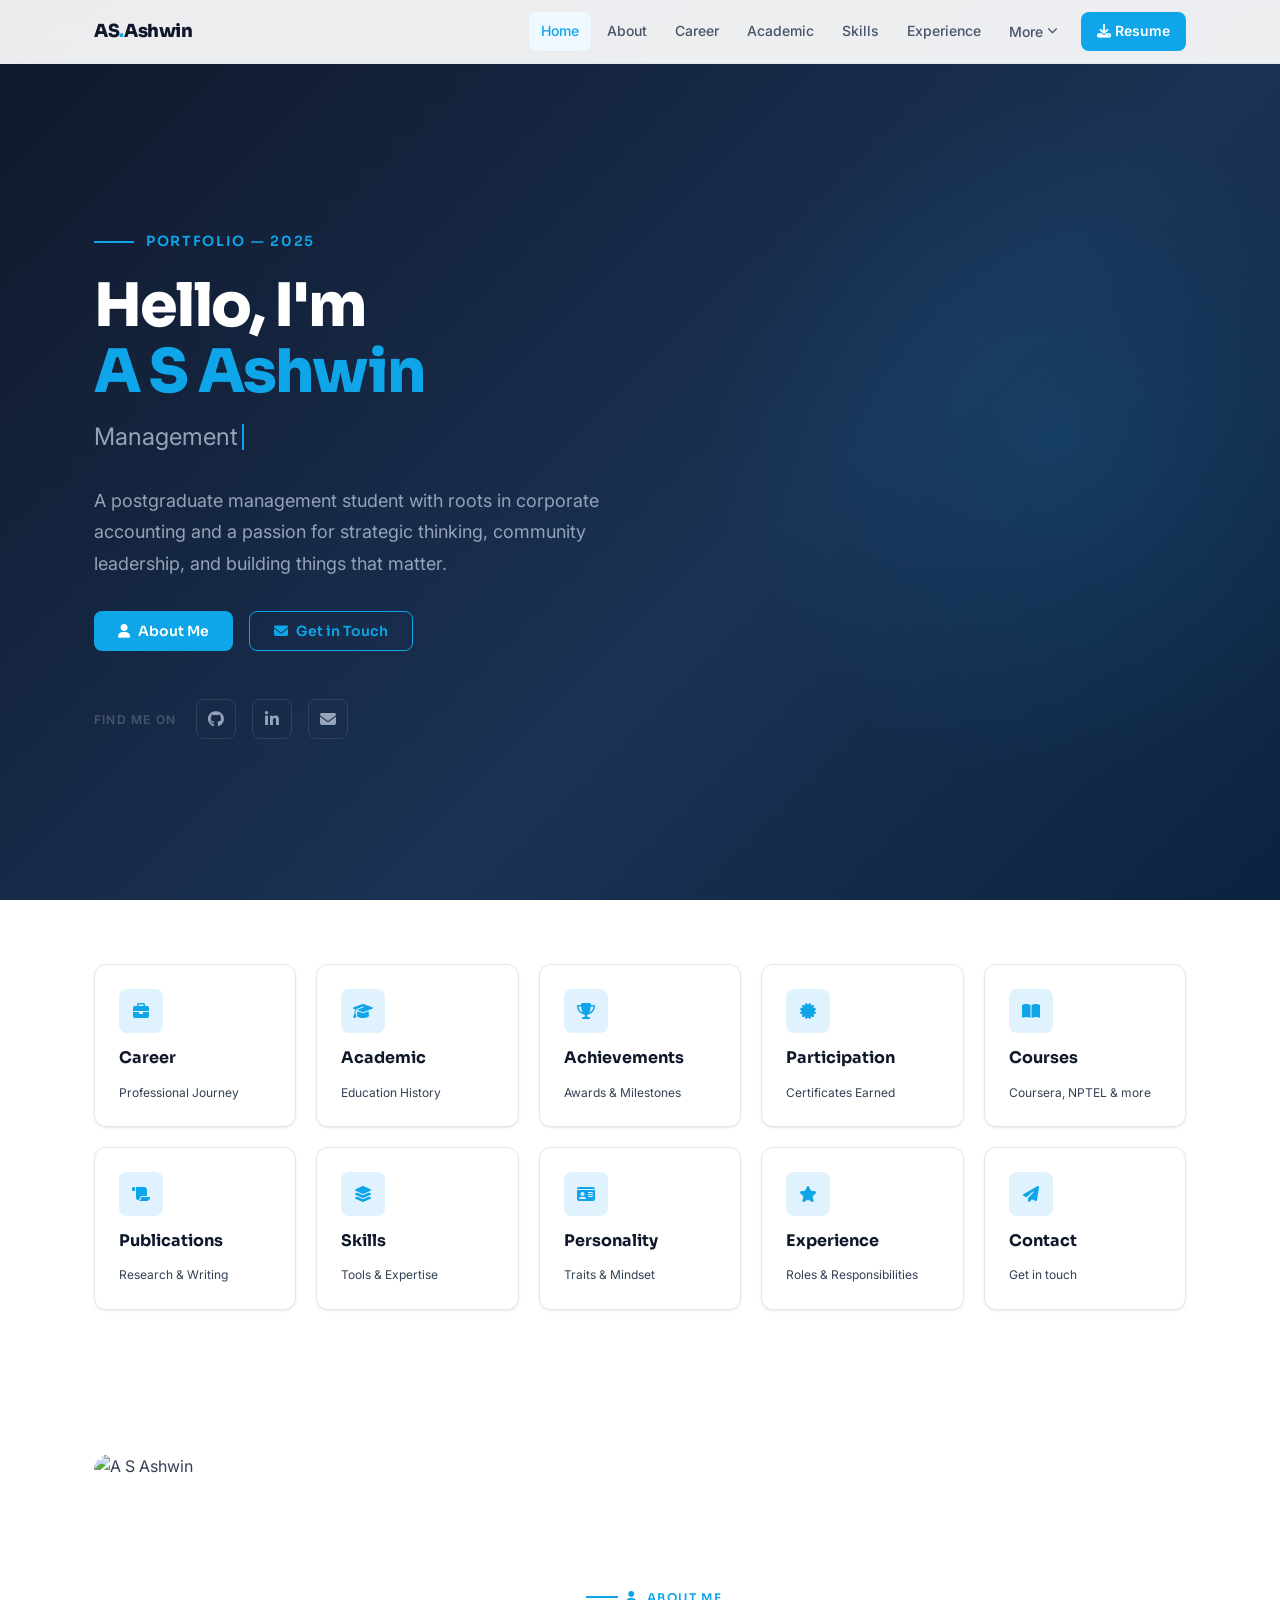
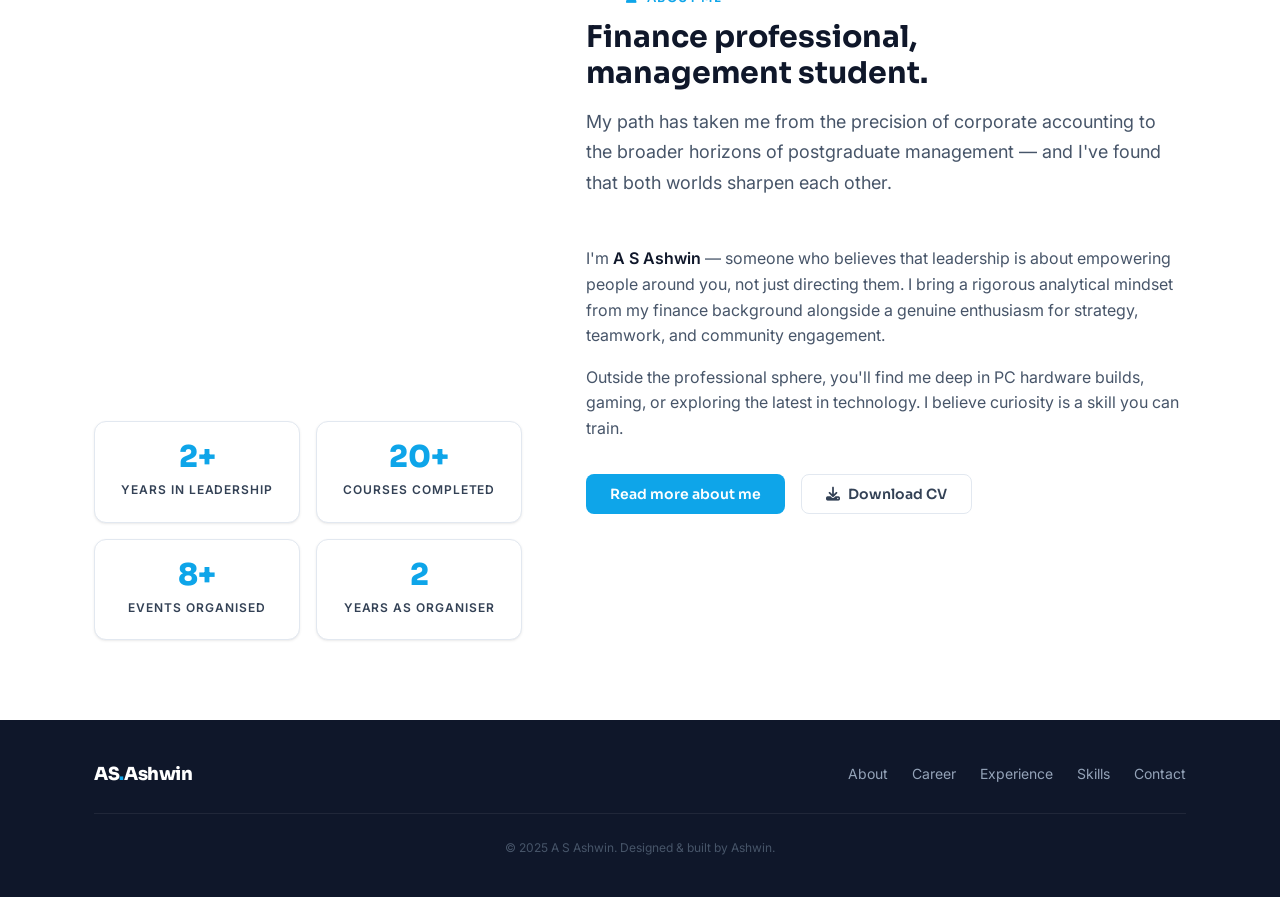
==== index.html @ 6e66548d "Update profile photo section in index.html Replaced profile photo placeholder with an image element." ====
<!DOCTYPE html>
<html lang="en">
<head>
  <meta charset="UTF-8" />
  <meta name="viewport" content="width=device-width, initial-scale=1.0" />
  <title>A S Ashwin | Portfolio</title>
  <meta name="description" content="A S Ashwin — Management student, finance professional, and lifelong learner." />
  <meta name="author" content="A S Ashwin" />
  <link rel="icon" href="favicon.ico" type="image/x-icon" />
  <link rel="stylesheet" href="https://cdnjs.cloudflare.com/ajax/libs/font-awesome/6.5.1/css/all.min.css" />
  <link rel="stylesheet" href="css/styles.css" />
  <style>
    /* ── Hero ── */
    .hero {
      min-height: 100vh;
      display: flex;
      align-items: center;
      background: linear-gradient(135deg, var(--slate-900) 0%, #1a3254 60%, #0c2340 100%);
      padding-top: var(--nav-height);
      position: relative;
      overflow: hidden;
    }

    /* Subtle dot-grid texture */
    .hero::before {
      content: '';
      position: absolute;
      inset: 0;
      background-image: radial-gradient(circle, rgba(255,255,255,0.04) 1px, transparent 1px);
      background-size: 32px 32px;
    }

    /* Accent orb */
    .hero::after {
      content: '';
      position: absolute;
      right: -10%;
      top: 10%;
      width: 55vw;
      height: 55vw;
      max-width: 700px;
      max-height: 700px;
      background: radial-gradient(circle, rgba(14,165,233,0.12) 0%, transparent 70%);
      pointer-events: none;
    }

    .hero-inner {
      position: relative;
      z-index: 1;
    }

    .hero-eyebrow {
      display: inline-flex;
      align-items: center;
      gap: var(--space-3);
      font-size: var(--text-sm);
      font-weight: 600;
      letter-spacing: 0.12em;
      text-transform: uppercase;
      color: var(--accent);
      font-family: var(--font-display);
      margin-bottom: var(--space-5);
    }

    .hero-eyebrow::before {
      content: '';
      width: 2.5rem;
      height: 2px;
      background: var(--accent);
    }

    .hero h1 {
      font-size: clamp(var(--text-4xl), 6vw, var(--text-6xl));
      font-weight: 800;
      color: var(--white);
      letter-spacing: -0.03em;
      line-height: 1.1;
      margin-bottom: var(--space-2);
    }

    .hero h1 span { color: var(--accent); }

    .hero-role {
      font-size: clamp(var(--text-lg), 2.5vw, var(--text-2xl));
      color: var(--slate-400);
      font-weight: 400;
      margin-bottom: var(--space-6);
      height: 2em;
      display: flex;
      align-items: center;
      gap: 2px;
    }

    .cursor {
      display: inline-block;
      width: 2px;
      height: 1.1em;
      background: var(--accent);
      margin-left: 2px;
      animation: blink 0.9s step-end infinite;
    }

    @keyframes blink {
      0%, 100% { opacity: 1; }
      50% { opacity: 0; }
    }

    .hero-desc {
      font-size: var(--text-lg);
      color: var(--slate-400);
      max-width: 560px;
      line-height: 1.75;
      margin-bottom: var(--space-8);
    }

    .hero-actions {
      display: flex;
      flex-wrap: wrap;
      gap: var(--space-4);
      margin-bottom: var(--space-12);
    }

    .hero-social {
      display: flex;
      align-items: center;
      gap: var(--space-5);
    }

    .hero-social-label {
      font-size: var(--text-xs);
      letter-spacing: 0.1em;
      text-transform: uppercase;
      color: var(--slate-600);
      font-weight: 600;
    }

    .hero-social-links {
      display: flex;
      gap: var(--space-4);
    }

    .hero-social-links a {
      width: 2.5rem;
      height: 2.5rem;
      border-radius: var(--radius-md);
      border: 1px solid rgba(255,255,255,0.1);
      display: flex;
      align-items: center;
      justify-content: center;
      color: var(--slate-400);
      font-size: var(--text-base);
      transition: all var(--transition);
    }

    .hero-social-links a:hover {
      border-color: var(--accent);
      color: var(--accent);
      background: rgba(14,165,233,0.08);
    }

    /* ── Quick nav cards ── */
    .quick-nav {
      padding-block: var(--space-16);
      background: var(--white);
    }

    .quick-nav-grid {
      display: grid;
      grid-template-columns: repeat(auto-fit, minmax(200px, 1fr));
      gap: var(--space-5);
    }

    .quick-nav-card {
      display: flex;
      flex-direction: column;
      align-items: flex-start;
      gap: var(--space-3);
      padding: var(--space-6);
      border: 1px solid var(--slate-200);
      border-radius: var(--radius-lg);
      background: var(--white);
      box-shadow: var(--shadow-sm);
      transition: all var(--transition);
      text-decoration: none;
    }

    .quick-nav-card:hover {
      border-color: var(--accent);
      transform: translateY(-3px);
      box-shadow: var(--shadow-xl);
    }

    .quick-nav-icon {
      width: 2.75rem;
      height: 2.75rem;
      background: var(--accent-light);
      border-radius: var(--radius-md);
      display: flex;
      align-items: center;
      justify-content: center;
      color: var(--accent);
      font-size: var(--text-base);
    }

    .quick-nav-card:hover .quick-nav-icon {
      background: var(--accent);
      color: var(--white);
    }

    .quick-nav-card strong {
      font-family: var(--font-display);
      font-size: var(--text-base);
      font-weight: 700;
      color: var(--slate-900);
      display: block;
    }

    .quick-nav-card span {
      font-size: var(--text-xs);
      color: var(--slate-500);
    }

    /* ── About preview ── */
    .about-preview { padding-block: var(--space-20); }

    .about-layout {
      display: grid;
      grid-template-columns: 1fr 1.4fr;
      gap: var(--space-16);
      align-items: center;
    }

    .about-aside {
      position: relative;
    }

    .about-photo-placeholder {
      aspect-ratio: 4/5;
      background: linear-gradient(135deg, var(--accent-light) 0%, var(--slate-100) 100%);
      border-radius: var(--radius-xl);
      display: flex;
      flex-direction: column;
      align-items: center;
      justify-content: center;
      color: var(--slate-400);
      font-size: var(--text-5xl);
      gap: var(--space-3);
      border: 2px dashed var(--slate-200);
    }

    .about-photo-placeholder small {
      font-size: var(--text-xs);
      color: var(--slate-400);
      font-weight: 500;
    }

    .about-stats {
      display: grid;
      grid-template-columns: 1fr 1fr;
      gap: var(--space-4);
      margin-top: var(--space-8);
    }

    .about-stat {
      background: var(--white);
      border: 1px solid var(--slate-200);
      border-radius: var(--radius-lg);
      padding: var(--space-5);
      box-shadow: var(--shadow-sm);
      text-align: center;
    }

    .about-stat-num {
      font-family: var(--font-display);
      font-size: var(--text-3xl);
      font-weight: 800;
      color: var(--accent);
      display: block;
      line-height: 1;
      margin-bottom: var(--space-1);
    }

    .about-stat-label {
      font-size: var(--text-xs);
      color: var(--slate-500);
      font-weight: 600;
      text-transform: uppercase;
      letter-spacing: 0.08em;
    }

    @media (max-width: 768px) {
      .about-layout { grid-template-columns: 1fr; }
      .hero-social { flex-direction: column; align-items: flex-start; }
    }
  </style>
</head>
<body>

    <!-- ── NAVIGATION ── -->
    <nav class="navbar" role="navigation" aria-label="Main navigation">
    <div class="container">
      <a href="index.html" class="nav-brand">AS<span>.</span>Ashwin</a>
      <button class="nav-toggle" id="navToggle" aria-label="Toggle menu" aria-expanded="false">
        <i class="fas fa-bars"></i>
      </button>
      <ul class="nav-links" id="navLinks" role="list">
        <li><a href="index.html">Home</a></li>
        <li><a href="about.html">About</a></li>
        <li><a href="career.html">Career</a></li>
        <li><a href="academic-journey.html">Academic</a></li>
        <li><a href="skills.html">Skills</a></li>
        <li><a href="experience.html">Experience</a></li>
        <li class="nav-dropdown" id="navDropdown">
          <button class="nav-dropdown-toggle" id="navDropdownToggle" aria-haspopup="true" aria-expanded="false">
            More <i class="fas fa-chevron-down"></i>
          </button>
          <div class="nav-dropdown-menu" role="menu">
            <a href="achievements.html" role="menuitem"><i class="fas fa-trophy"></i> Achievements</a>
            <a href="participation.html" role="menuitem"><i class="fas fa-certificate"></i> Participation</a>
            <a href="courses.html" role="menuitem"><i class="fas fa-book-open"></i> Courses</a>
            <a href="publications.html" role="menuitem"><i class="fas fa-scroll"></i> Publications</a>
            <div class="nav-dropdown-divider"></div>
            <a href="contact.html" role="menuitem"><i class="fas fa-paper-plane"></i> Contact</a>
          </div>
        </li>
        <li><a href="26PGDMBFS13_Ashwin A S_IMI Delhi.pdf" class="nav-resume" target="_blank"><i class="fas fa-download"></i> Resume</a></li>
      </ul>
    </div>
  </nav>

  <!-- ── HERO ── -->
  <main>
    <section class="hero" aria-label="Introduction">
      <div class="container hero-inner">
        <p class="hero-eyebrow">Portfolio — 2025</p>
        <h1>Hello, I'm<br><span>A S Ashwin</span></h1>
        <p class="hero-role" aria-live="polite">
          <span id="typewriter"></span><span class="cursor" aria-hidden="true"></span>
        </p>
        <p class="hero-desc">
          A postgraduate management student with roots in corporate accounting and a passion for strategic thinking, community leadership, and building things that matter.
        </p>
        <div class="hero-actions">
          <a href="about.html" class="btn btn-primary">
            <i class="fas fa-user"></i> About Me
          </a>
          <a href="contact.html" class="btn btn-outline" style="color:var(--accent);border-color:var(--accent);">
            <i class="fas fa-envelope"></i> Get in Touch
          </a>
        </div>
        <div class="hero-social">
          <span class="hero-social-label">Find me on</span>
          <div class="hero-social-links">
            <a href="https://github.com/glitch-047" target="_blank" rel="noopener" aria-label="GitHub">
              <i class="fab fa-github"></i>
            </a>
            <a href="https://www.linkedin.com/in/ashwin-a-s-323aa7279" target="_blank" rel="noopener" aria-label="LinkedIn">
              <i class="fab fa-linkedin-in"></i>
            </a>
            <a href="mailto:ashwin22as@gmail.com" aria-label="Email">
              <i class="fas fa-envelope"></i>
            </a>
          </div>
        </div>
      </div>
    </section>

    <!-- ── QUICK NAVIGATION ── -->
    <section class="quick-nav" aria-label="Site navigation">
      <div class="container">
        <div class="quick-nav-grid">
          <a href="career.html" class="quick-nav-card reveal">
            <div class="quick-nav-icon"><i class="fas fa-briefcase"></i></div>
            <strong>Career</strong>
            <span>Professional Journey</span>
          </a>
          <a href="academic-journey.html" class="quick-nav-card reveal">
            <div class="quick-nav-icon"><i class="fas fa-graduation-cap"></i></div>
            <strong>Academic</strong>
            <span>Education History</span>
          </a>
          <a href="achievements.html" class="quick-nav-card reveal">
            <div class="quick-nav-icon"><i class="fas fa-trophy"></i></div>
            <strong>Achievements</strong>
            <span>Awards &amp; Milestones</span>
          </a>
          <a href="participation.html" class="quick-nav-card reveal">
            <div class="quick-nav-icon"><i class="fas fa-certificate"></i></div>
            <strong>Participation</strong>
            <span>Certificates Earned</span>
          </a>
          <a href="courses.html" class="quick-nav-card reveal">
            <div class="quick-nav-icon"><i class="fas fa-book-open"></i></div>
            <strong>Courses</strong>
            <span>Coursera, NPTEL &amp; more</span>
          </a>
          <a href="publications.html" class="quick-nav-card reveal">
            <div class="quick-nav-icon"><i class="fas fa-scroll"></i></div>
            <strong>Publications</strong>
            <span>Research &amp; Writing</span>
          </a>
          <a href="skills.html" class="quick-nav-card reveal">
            <div class="quick-nav-icon"><i class="fas fa-layer-group"></i></div>
            <strong>Skills</strong>
            <span>Tools &amp; Expertise</span>
          </a>
          <a href="personality.html" class="quick-nav-card reveal">
            <div class="quick-nav-icon"><i class="fas fa-id-card"></i></div>
            <strong>Personality</strong>
            <span>Traits &amp; Mindset</span>
          </a>
          <a href="experience.html" class="quick-nav-card reveal">
            <div class="quick-nav-icon"><i class="fas fa-star"></i></div>
            <strong>Experience</strong>
            <span>Roles &amp; Responsibilities</span>
          </a>
          <a href="contact.html" class="quick-nav-card reveal">
            <div class="quick-nav-icon"><i class="fas fa-paper-plane"></i></div>
            <strong>Contact</strong>
            <span>Get in touch</span>
          </a>
        </div>
      </div>
    </section>

    <!-- ── ABOUT PREVIEW ── -->
    <section class="about-preview section" aria-label="About preview">
      <div class="container">
        <div class="about-layout">
          <div class="about-aside reveal">
            <img
  src="YOUR_PHOTO_FILENAME.jpg"
  alt="A S Ashwin"
  style="width:100%; aspect-ratio:4/5; object-fit:cover; object-position:center; border-radius: var(--radius-xl);"
/>
            <div class="about-stats">
              <div class="about-stat">
                <span class="about-stat-num">2+</span>
                <span class="about-stat-label">Years in Leadership</span>
              </div>
              <div class="about-stat">
                <span class="about-stat-num">20+</span>
                <span class="about-stat-label">Courses Completed</span>
              </div>
              <div class="about-stat">
                <span class="about-stat-num">8+</span>
                <span class="about-stat-label">Events Organised</span>
              </div>
              <div class="about-stat">
                <span class="about-stat-num">2</span>
                <span class="about-stat-label">Years as Organiser</span>
              </div>
            </div>
          </div>
          <div class="about-content reveal">
            <p class="section-label"><i class="fas fa-user" aria-hidden="true"></i> About Me</p>
            <h2 class="section-heading">Finance professional,<br>management student.</h2>
            <p class="section-subheading">
              My path has taken me from the precision of corporate accounting to the broader horizons of postgraduate management — and I've found that both worlds sharpen each other.
            </p>
            <p>
              I'm <strong>A S Ashwin</strong> — someone who believes that leadership is about empowering people around you, not just directing them. I bring a rigorous analytical mindset from my finance background alongside a genuine enthusiasm for strategy, teamwork, and community engagement.
            </p>
            <p>
              Outside the professional sphere, you'll find me deep in PC hardware builds, gaming, or exploring the latest in technology. I believe curiosity is a skill you can train.
            </p>
            <div style="margin-top: var(--space-8); display:flex; gap: var(--space-4); flex-wrap:wrap;">
              <a href="about.html" class="btn btn-primary">Read more about me</a>
              <a href="26PGDMBFS13_Ashwin A S_IMI Delhi.pdf" download class="btn btn-ghost">
                <i class="fas fa-download"></i> Download CV
              </a>
            </div>
          </div>
        </div>
      </div>
    </section>
  </main>

  <!-- ── FOOTER ── -->
    <footer class="footer" role="contentinfo">
    <div class="container">
      <div class="footer-inner">
        <a href="index.html" class="footer-brand">AS<span>.</span>Ashwin</a>
        <nav class="footer-links" aria-label="Footer navigation">
          <a href="about.html">About</a>
          <a href="career.html">Career</a>
          <a href="experience.html">Experience</a>
          <a href="skills.html">Skills</a>
          <a href="contact.html">Contact</a>
        </nav>
      </div>
      <p class="footer-copy">&copy; 2025 A S Ashwin. Designed &amp; built by Ashwin.</p>
    </div>
  </footer>
  <button class="scroll-top-btn" id="scrollTopBtn" aria-label="Back to top"><i class="fas fa-chevron-up"></i></button>
  <script>
    // ── Mobile nav toggle ──
    const navToggle = document.getElementById('navToggle');
    const navLinks  = document.getElementById('navLinks');
    const navDropdown = document.getElementById('navDropdown');
    const navDropdownToggle = document.getElementById('navDropdownToggle');

    navToggle.addEventListener('click', () => {
      const open = navLinks.classList.toggle('open');
      navToggle.setAttribute('aria-expanded', open);
      navToggle.querySelector('i').className = open ? 'fas fa-times' : 'fas fa-bars';
    });

    navDropdownToggle.addEventListener('click', (e) => {
      e.stopPropagation();
      const open = navDropdown.classList.toggle('open');
      navDropdownToggle.setAttribute('aria-expanded', open);
    });

    document.addEventListener('click', (e) => {
      if (!navDropdown.contains(e.target)) navDropdown.classList.remove('open');
    });

    const page = window.location.pathname.split('/').pop() || 'index.html';
    document.querySelectorAll('.nav-links a, .nav-dropdown-menu a').forEach(a => {
      if (a.getAttribute('href') === page) {
        a.classList.add('active');
        const dd = a.closest('.nav-dropdown');
        if (dd) dd.querySelector('.nav-dropdown-toggle').style.color = 'var(--accent)';
      }
    });

    const scrollBtn = document.getElementById('scrollTopBtn');
    if (scrollBtn) {
      window.addEventListener('scroll', () => scrollBtn.classList.toggle('visible', window.scrollY > 400));
      scrollBtn.addEventListener('click', () => window.scrollTo({ top: 0, behavior: 'smooth' }));
    }

    // ── Typewriter ──
    const roles = ['Management Student','Finance Professional','Strategic Thinker','Community Leader','PC Enthusiast'];
    let rIdx = 0, cIdx = 0, deleting = false;
    const twEl = document.getElementById('typewriter');
    function type() {
      const word = roles[rIdx];
      if (!deleting) {
        twEl.textContent = word.slice(0, ++cIdx);
        if (cIdx === word.length) { deleting = true; return setTimeout(type, 1800); }
      } else {
        twEl.textContent = word.slice(0, --cIdx);
        if (cIdx === 0) { deleting = false; rIdx = (rIdx + 1) % roles.length; }
      }
      setTimeout(type, deleting ? 60 : 110);
    }
    setTimeout(type, 600);

    // ── Reveal on scroll ──
    const observer = new IntersectionObserver(entries => {
      entries.forEach(e => { if (e.isIntersecting) e.target.classList.add('visible'); });
    }, { threshold: 0.12 });
    document.querySelectorAll('.reveal').forEach(el => observer.observe(el));
  </script>
</body>
</html>
---- css/styles.css ----
/* ============================================================
   A S Ashwin Portfolio — styles.css
   Shared across all 11 pages
   ============================================================ */

/* ── Google Fonts ─────────────────────────────────────────── */
@import url('https://fonts.googleapis.com/css2?family=Sora:wght@300;400;600;700;800&family=Inter:wght@300;400;500;600&display=swap');

/* ── Design Tokens ────────────────────────────────────────── */
:root {
  /* Colors */
  --slate-900:   #0F172A;
  --slate-700:   #334155;
  --slate-600:   #475569;
  --slate-400:   #94A3B8;
  --slate-200:   #E2E8F0;
  --slate-100:   #F1F5F9;
  --slate-50:    #F8FAFC;
  --white:       #FFFFFF;
  --accent:      #0EA5E9;
  --accent-dark: #0284C7;
  --accent-light:#E0F2FE;
  --accent-pale: #F0F9FF;

  /* Typography */
  --font-display: 'Sora', sans-serif;
  --font-body:    'Inter', sans-serif;

  /* Type Scale */
  --text-xs:   0.75rem;
  --text-sm:   0.875rem;
  --text-base: 1rem;
  --text-lg:   1.125rem;
  --text-xl:   1.25rem;
  --text-2xl:  1.5rem;
  --text-3xl:  1.875rem;
  --text-4xl:  2.25rem;
  --text-5xl:  3rem;
  --text-6xl:  3.75rem;

  /* Spacing */
  --space-1:  0.25rem;
  --space-2:  0.5rem;
  --space-3:  0.75rem;
  --space-4:  1rem;
  --space-5:  1.25rem;
  --space-6:  1.5rem;
  --space-8:  2rem;
  --space-10: 2.5rem;
  --space-12: 3rem;
  --space-16: 4rem;
  --space-20: 5rem;
  --space-24: 6rem;

  /* Shadows */
  --shadow-sm:  0 1px 3px 0 rgb(0 0 0 / 0.07), 0 1px 2px -1px rgb(0 0 0 / 0.07);
  --shadow-md:  0 4px 6px -1px rgb(0 0 0 / 0.07), 0 2px 4px -2px rgb(0 0 0 / 0.07);
  --shadow-lg:  0 10px 15px -3px rgb(0 0 0 / 0.08), 0 4px 6px -4px rgb(0 0 0 / 0.08);
  --shadow-xl:  0 20px 25px -5px rgb(0 0 0 / 0.08), 0 8px 10px -6px rgb(0 0 0 / 0.08);

  /* Borders */
  --radius-sm:  0.375rem;
  --radius-md:  0.5rem;
  --radius-lg:  0.75rem;
  --radius-xl:  1rem;
  --radius-full: 9999px;

  /* Nav height */
  --nav-height: 4rem;

  /* Transition */
  --transition: 0.2s ease;
}

/* ── Reset & Base ─────────────────────────────────────────── */
*, *::before, *::after { box-sizing: border-box; margin: 0; padding: 0; }

html { scroll-behavior: smooth; font-size: 16px; }

body {
  font-family: var(--font-body);
  background-color: var(--white);
  color: var(--slate-700);
  line-height: 1.6;
  -webkit-font-smoothing: antialiased;
}

img { max-width: 100%; display: block; }
a  { color: inherit; text-decoration: none; }
ul { list-style: none; }

/* ── Layout Utilities ─────────────────────────────────────── */
.container {
  width: 100%;
  max-width: 1140px;
  margin-inline: auto;
  padding-inline: var(--space-6);
}

.section {
  padding-block: var(--space-20);
}

.section--alt {
  background-color: var(--slate-50);
}

/* ── Typography ───────────────────────────────────────────── */
h1, h2, h3, h4, h5 {
  font-family: var(--font-display);
  color: var(--slate-900);
  line-height: 1.2;
  font-weight: 700;
}

h1 { font-size: var(--text-5xl); }
h2 { font-size: var(--text-3xl); }
h3 { font-size: var(--text-xl); }
h4 { font-size: var(--text-lg); }

p { margin-bottom: var(--space-4); color: var(--slate-600); }
p:last-child { margin-bottom: 0; }

strong { color: var(--slate-900); font-weight: 600; }

/* ── Page Header (inner pages) ────────────────────────────── */
.page-header {
  padding-top: calc(var(--nav-height) + var(--space-16));
  padding-bottom: var(--space-12);
  background: linear-gradient(135deg, var(--slate-900) 0%, #1e3a5f 100%);
  text-align: center;
  position: relative;
  overflow: hidden;
}

.page-header::after {
  content: '';
  position: absolute;
  bottom: 0; left: 0; right: 0;
  height: 3px;
  background: linear-gradient(90deg, transparent, var(--accent), transparent);
}

.page-header .eyebrow {
  display: inline-block;
  font-size: var(--text-xs);
  font-weight: 600;
  letter-spacing: 0.15em;
  text-transform: uppercase;
  color: var(--accent);
  margin-bottom: var(--space-3);
  font-family: var(--font-display);
}

.page-header h1 {
  color: var(--white);
  font-size: var(--text-4xl);
  margin-bottom: var(--space-4);
}

.page-header p {
  color: var(--slate-400);
  font-size: var(--text-lg);
  max-width: 600px;
  margin-inline: auto;
}

/* ── Section Labels ───────────────────────────────────────── */
.section-label {
  display: inline-flex;
  align-items: center;
  gap: var(--space-2);
  font-size: var(--text-xs);
  font-weight: 600;
  letter-spacing: 0.12em;
  text-transform: uppercase;
  color: var(--accent);
  font-family: var(--font-display);
  margin-bottom: var(--space-3);
}

.section-label::before {
  content: '';
  display: block;
  width: 2rem;
  height: 2px;
  background-color: var(--accent);
  flex-shrink: 0;
}

.section-heading {
  font-size: var(--text-3xl);
  color: var(--slate-900);
  margin-bottom: var(--space-4);
}

.section-subheading {
  font-size: var(--text-lg);
  color: var(--slate-600);
  max-width: 580px;
  margin-bottom: var(--space-12);
  line-height: 1.7;
}

/* ── Buttons ──────────────────────────────────────────────── */
.btn {
  display: inline-flex;
  align-items: center;
  gap: var(--space-2);
  padding: var(--space-3) var(--space-6);
  border-radius: var(--radius-md);
  font-family: var(--font-display);
  font-size: var(--text-sm);
  font-weight: 600;
  cursor: pointer;
  transition: all var(--transition);
  border: none;
  text-decoration: none;
  line-height: 1;
}

.btn-primary {
  background-color: var(--accent);
  color: var(--white);
}
.btn-primary:hover {
  background-color: var(--accent-dark);
  transform: translateY(-1px);
  box-shadow: 0 4px 12px rgb(14 165 233 / 0.35);
}

.btn-outline {
  background-color: transparent;
  color: var(--accent);
  border: 1.5px solid var(--accent);
}
.btn-outline:hover {
  background-color: var(--accent-pale);
  transform: translateY(-1px);
}

.btn-ghost {
  background-color: transparent;
  color: var(--slate-700);
  border: 1.5px solid var(--slate-200);
}
.btn-ghost:hover {
  background-color: var(--slate-100);
  transform: translateY(-1px);
}

/* ── Cards ────────────────────────────────────────────────── */
.card {
  background: var(--white);
  border-radius: var(--radius-lg);
  box-shadow: var(--shadow-md);
  border: 1px solid var(--slate-200);
  padding: var(--space-8);
  transition: box-shadow var(--transition), transform var(--transition);
}

.card:hover {
  box-shadow: var(--shadow-xl);
  transform: translateY(-2px);
}

/* ── Tags / Badges ────────────────────────────────────────── */
.tag {
  display: inline-block;
  padding: var(--space-1) var(--space-3);
  background-color: var(--accent-light);
  color: var(--accent-dark);
  border-radius: var(--radius-full);
  font-size: var(--text-xs);
  font-weight: 600;
  font-family: var(--font-display);
  letter-spacing: 0.04em;
}

.tag-slate {
  background-color: var(--slate-100);
  color: var(--slate-600);
}

/* ── Timeline (career / academic pages) ──────────────────── */
.timeline {
  position: relative;
  padding-left: var(--space-12);
}

.timeline::before {
  content: '';
  position: absolute;
  left: 0;
  top: 0.5rem;
  bottom: 0;
  width: 2px;
  background: linear-gradient(180deg, var(--accent) 0%, var(--slate-200) 100%);
  border-radius: var(--radius-full);
}

.timeline-item {
  position: relative;
  margin-bottom: var(--space-12);
}

.timeline-item:last-child {
  margin-bottom: 0;
}

.timeline-item::before {
  content: '';
  position: absolute;
  left: calc(-1 * var(--space-12) + var(--space-2) * -0.5);
  top: 0.45rem;
  width: 0.65rem;
  height: 0.65rem;
  background-color: var(--accent);
  border-radius: var(--radius-full);
  border: 2px solid var(--white);
  box-shadow: 0 0 0 2px var(--accent);
}

.timeline-date {
  font-size: var(--text-xs);
  font-weight: 600;
  letter-spacing: 0.1em;
  text-transform: uppercase;
  color: var(--accent);
  font-family: var(--font-display);
  margin-bottom: var(--space-2);
}

.timeline-title {
  font-size: var(--text-xl);
  color: var(--slate-900);
  margin-bottom: var(--space-1);
}

.timeline-org {
  font-size: var(--text-sm);
  color: var(--slate-500);
  font-weight: 500;
  margin-bottom: var(--space-3);
}

.timeline-body {
  font-size: var(--text-base);
  color: var(--slate-600);
  line-height: 1.7;
}

.timeline-body ul {
  list-style: disc;
  padding-left: var(--space-5);
  margin-top: var(--space-2);
}

.timeline-body ul li {
  margin-bottom: var(--space-1);
}

/* ── Grid helpers ─────────────────────────────────────────── */
.grid-2 {
  display: grid;
  grid-template-columns: repeat(2, 1fr);
  gap: var(--space-8);
}

.grid-3 {
  display: grid;
  grid-template-columns: repeat(3, 1fr);
  gap: var(--space-8);
}

/* ── Navigation ───────────────────────────────────────────── */
.navbar {
  position: fixed;
  top: 0; left: 0; right: 0;
  height: var(--nav-height);
  background: rgba(255, 255, 255, 0.92);
  backdrop-filter: blur(12px);
  -webkit-backdrop-filter: blur(12px);
  border-bottom: 1px solid var(--slate-200);
  z-index: 1000;
  display: flex;
  align-items: center;
}

.navbar .container {
  display: flex;
  align-items: center;
  justify-content: space-between;
  height: 100%;
}

.nav-brand {
  font-family: var(--font-display);
  font-size: var(--text-lg);
  font-weight: 800;
  color: var(--slate-900);
  letter-spacing: -0.02em;
}

.nav-brand span { color: var(--accent); }

.nav-links {
  display: flex;
  align-items: center;
  gap: var(--space-1);
}

.nav-links a {
  display: block;
  padding: var(--space-2) var(--space-3);
  font-size: var(--text-sm);
  font-weight: 500;
  color: var(--slate-600);
  border-radius: var(--radius-md);
  transition: color var(--transition), background-color var(--transition);
  white-space: nowrap;
}

.nav-links a:hover,
.nav-links a.active {
  color: var(--accent);
  background-color: var(--accent-pale);
}

.nav-resume {
  padding: var(--space-2) var(--space-4) !important;
  background-color: var(--accent) !important;
  color: var(--white) !important;
  border-radius: var(--radius-md) !important;
  font-weight: 600 !important;
  margin-left: var(--space-2) !important;
}

.nav-resume:hover {
  background-color: var(--accent-dark) !important;
  color: var(--white) !important;
}

.nav-toggle {
  display: none;
  background: none;
  border: none;
  cursor: pointer;
  padding: var(--space-2);
  color: var(--slate-900);
  font-size: var(--text-xl);
}

/* ── Footer ───────────────────────────────────────────────── */
.footer {
  background-color: var(--slate-900);
  color: var(--slate-400);
  padding-block: var(--space-10);
}

.footer-inner {
  display: flex;
  align-items: center;
  justify-content: space-between;
  flex-wrap: wrap;
  gap: var(--space-4);
}

.footer-brand {
  font-family: var(--font-display);
  font-size: var(--text-lg);
  font-weight: 800;
  color: var(--white);
  letter-spacing: -0.02em;
}

.footer-brand span { color: var(--accent); }

.footer-links {
  display: flex;
  gap: var(--space-6);
}

.footer-links a {
  font-size: var(--text-sm);
  color: var(--slate-400);
  transition: color var(--transition);
}

.footer-links a:hover { color: var(--accent); }

.footer-copy {
  font-size: var(--text-xs);
  color: var(--slate-600);
  width: 100%;
  text-align: center;
  margin-top: var(--space-6);
  padding-top: var(--space-6);
  border-top: 1px solid rgba(255,255,255,0.07);
}

/* ── Reveal Animation ─────────────────────────────────────── */
.reveal {
  opacity: 0;
  transform: translateY(1.5rem);
  transition: opacity 0.55s ease, transform 0.55s ease;
}

.reveal.visible {
  opacity: 1;
  transform: translateY(0);
}

/* ── Skill Bars / Tags ────────────────────────────────────── */
.skill-grid {
  display: flex;
  flex-wrap: wrap;
  gap: var(--space-3);
}

.skill-tag {
  display: inline-flex;
  align-items: center;
  gap: var(--space-2);
  padding: var(--space-2) var(--space-4);
  background: var(--white);
  border: 1.5px solid var(--slate-200);
  border-radius: var(--radius-full);
  font-size: var(--text-sm);
  font-weight: 500;
  color: var(--slate-700);
  transition: all var(--transition);
}

.skill-tag:hover {
  border-color: var(--accent);
  color: var(--accent);
  background: var(--accent-pale);
}

.skill-tag i {
  font-size: var(--text-base);
  color: var(--accent);
}

/* ── Certificate / Achievement Cards ─────────────────────── */
.cert-card {
  background: var(--white);
  border: 1px solid var(--slate-200);
  border-radius: var(--radius-lg);
  padding: var(--space-6);
  transition: all var(--transition);
  display: flex;
  flex-direction: column;
  gap: var(--space-3);
  box-shadow: var(--shadow-sm);
}

.cert-card:hover {
  border-color: var(--accent);
  box-shadow: var(--shadow-lg);
  transform: translateY(-2px);
}

.cert-icon {
  width: 3rem;
  height: 3rem;
  background: var(--accent-light);
  border-radius: var(--radius-md);
  display: flex;
  align-items: center;
  justify-content: center;
  font-size: var(--text-xl);
  color: var(--accent);
}

.cert-title {
  font-family: var(--font-display);
  font-size: var(--text-base);
  font-weight: 600;
  color: var(--slate-900);
  line-height: 1.3;
}

.cert-meta {
  font-size: var(--text-xs);
  color: var(--slate-500);
  font-weight: 500;
}

/* ── Contact Page ─────────────────────────────────────────── */
.contact-link-card {
  display: flex;
  align-items: center;
  gap: var(--space-5);
  padding: var(--space-6) var(--space-8);
  background: var(--white);
  border: 1px solid var(--slate-200);
  border-radius: var(--radius-lg);
  transition: all var(--transition);
  box-shadow: var(--shadow-sm);
  text-decoration: none;
}

.contact-link-card:hover {
  border-color: var(--accent);
  transform: translateX(var(--space-2));
  box-shadow: var(--shadow-lg);
}

.contact-link-icon {
  width: 3.5rem;
  height: 3.5rem;
  background: var(--accent-light);
  border-radius: var(--radius-lg);
  display: flex;
  align-items: center;
  justify-content: center;
  font-size: var(--text-xl);
  color: var(--accent);
  flex-shrink: 0;
}

.contact-link-text strong {
  display: block;
  font-size: var(--text-base);
  color: var(--slate-900);
  font-weight: 600;
}

.contact-link-text span {
  font-size: var(--text-sm);
  color: var(--slate-500);
}

/* ── Publication placeholder ──────────────────────────────── */
.pub-placeholder {
  border: 2px dashed var(--slate-200);
  border-radius: var(--radius-lg);
  padding: var(--space-12);
  text-align: center;
  color: var(--slate-400);
  font-size: var(--text-base);
}

.pub-placeholder i {
  font-size: var(--text-4xl);
  margin-bottom: var(--space-4);
  display: block;
  opacity: 0.4;
}

/* ── Stats row ────────────────────────────────────────────── */
.stats-row {
  display: flex;
  gap: var(--space-8);
  flex-wrap: wrap;
}

.stat-item { text-align: center; }

.stat-number {
  display: block;
  font-family: var(--font-display);
  font-size: var(--text-4xl);
  font-weight: 800;
  color: var(--slate-900);
  line-height: 1;
  margin-bottom: var(--space-1);
}

.stat-label {
  font-size: var(--text-xs);
  text-transform: uppercase;
  letter-spacing: 0.1em;
  color: var(--slate-400);
  font-weight: 600;
}

/* ── Mobile ───────────────────────────────────────────────── */
@media (max-width: 768px) {
  h1 { font-size: var(--text-4xl); }
  h2 { font-size: var(--text-2xl); }

  .nav-links {
    display: none;
    position: absolute;
    top: var(--nav-height);
    left: 0; right: 0;
    background: var(--white);
    flex-direction: column;
    align-items: stretch;
    padding: var(--space-4);
    border-bottom: 1px solid var(--slate-200);
    box-shadow: var(--shadow-lg);
    gap: var(--space-1);
  }

  .nav-links.open { display: flex; }

  .nav-links a {
    padding: var(--space-3) var(--space-4);
  }

  .nav-resume {
    margin-left: 0 !important;
  }

  .nav-toggle { display: flex; }

  .grid-2, .grid-3 {
    grid-template-columns: 1fr;
  }

  .timeline { padding-left: var(--space-8); }

  .page-header h1 { font-size: var(--text-3xl); }

  .stats-row { gap: var(--space-6); justify-content: center; }

  .footer-inner { flex-direction: column; align-items: flex-start; }
}

@media (max-width: 480px) {
  .container { padding-inline: var(--space-4); }
  .section { padding-block: var(--space-12); }
}

/* ── Reduced Motion ───────────────────────────────────────── */
@media (prefers-reduced-motion: reduce) {
  *, *::before, *::after { transition: none !important; animation: none !important; }
  .reveal { opacity: 1; transform: none; }
}

/* ── Dropdown nav (More menu) ─────────────────────────────── */
.nav-dropdown {
  position: relative;
}

.nav-dropdown-toggle {
  display: flex;
  align-items: center;
  gap: var(--space-1);
  padding: var(--space-2) var(--space-3);
  font-size: var(--text-sm);
  font-weight: 500;
  color: var(--slate-600);
  border-radius: var(--radius-md);
  cursor: pointer;
  transition: color var(--transition), background-color var(--transition);
  background: none;
  border: none;
  font-family: var(--font-body);
  white-space: nowrap;
}

.nav-dropdown-toggle:hover,
.nav-dropdown.open .nav-dropdown-toggle {
  color: var(--accent);
  background-color: var(--accent-pale);
}

.nav-dropdown-toggle i {
  font-size: 0.65rem;
  transition: transform var(--transition);
}

.nav-dropdown.open .nav-dropdown-toggle i {
  transform: rotate(180deg);
}

.nav-dropdown-menu {
  display: none;
  position: absolute;
  top: calc(100% + var(--space-2));
  right: 0;
  min-width: 200px;
  background: var(--white);
  border: 1px solid var(--slate-200);
  border-radius: var(--radius-lg);
  box-shadow: var(--shadow-xl);
  padding: var(--space-2);
  z-index: 999;
}

.nav-dropdown.open .nav-dropdown-menu {
  display: block;
}

.nav-dropdown-menu a {
  display: flex;
  align-items: center;
  gap: var(--space-3);
  padding: var(--space-3) var(--space-4);
  font-size: var(--text-sm);
  font-weight: 500;
  color: var(--slate-600);
  border-radius: var(--radius-md);
  transition: all var(--transition);
  text-decoration: none;
}

.nav-dropdown-menu a i {
  width: 1.1rem;
  text-align: center;
  color: var(--accent);
  font-size: var(--text-sm);
}

.nav-dropdown-menu a:hover,
.nav-dropdown-menu a.active {
  background: var(--accent-pale);
  color: var(--accent);
}

.nav-dropdown-divider {
  height: 1px;
  background: var(--slate-200);
  margin: var(--space-2) 0;
}

/* Mobile: dropdown becomes flat list items */
@media (max-width: 768px) {
  .nav-dropdown { width: 100%; }

  .nav-dropdown-toggle {
    width: 100%;
    padding: var(--space-3) var(--space-4);
    justify-content: space-between;
  }

  .nav-dropdown-menu {
    position: static;
    box-shadow: none;
    border: none;
    border-radius: 0;
    border-left: 2px solid var(--accent-light);
    margin-left: var(--space-4);
    padding: var(--space-1) 0;
    background: var(--slate-50);
  }

  .nav-dropdown.open .nav-dropdown-menu { display: block; }
}

/* ── Scroll-to-top button ─────────────────────────────────── */
.scroll-top-btn {
  position: fixed;
  bottom: var(--space-8);
  right: var(--space-8);
  width: 2.75rem;
  height: 2.75rem;
  background: var(--accent);
  color: var(--white);
  border: none;
  border-radius: var(--radius-full);
  cursor: pointer;
  font-size: var(--text-base);
  box-shadow: var(--shadow-lg);
  display: flex;
  align-items: center;
  justify-content: center;
  opacity: 0;
  pointer-events: none;
  transform: translateY(1rem);
  transition: opacity var(--transition), transform var(--transition);
  z-index: 900;
}

.scroll-top-btn.visible {
  opacity: 1;
  pointer-events: auto;
  transform: translateY(0);
}

.scroll-top-btn:hover {
  background: var(--accent-dark);
}
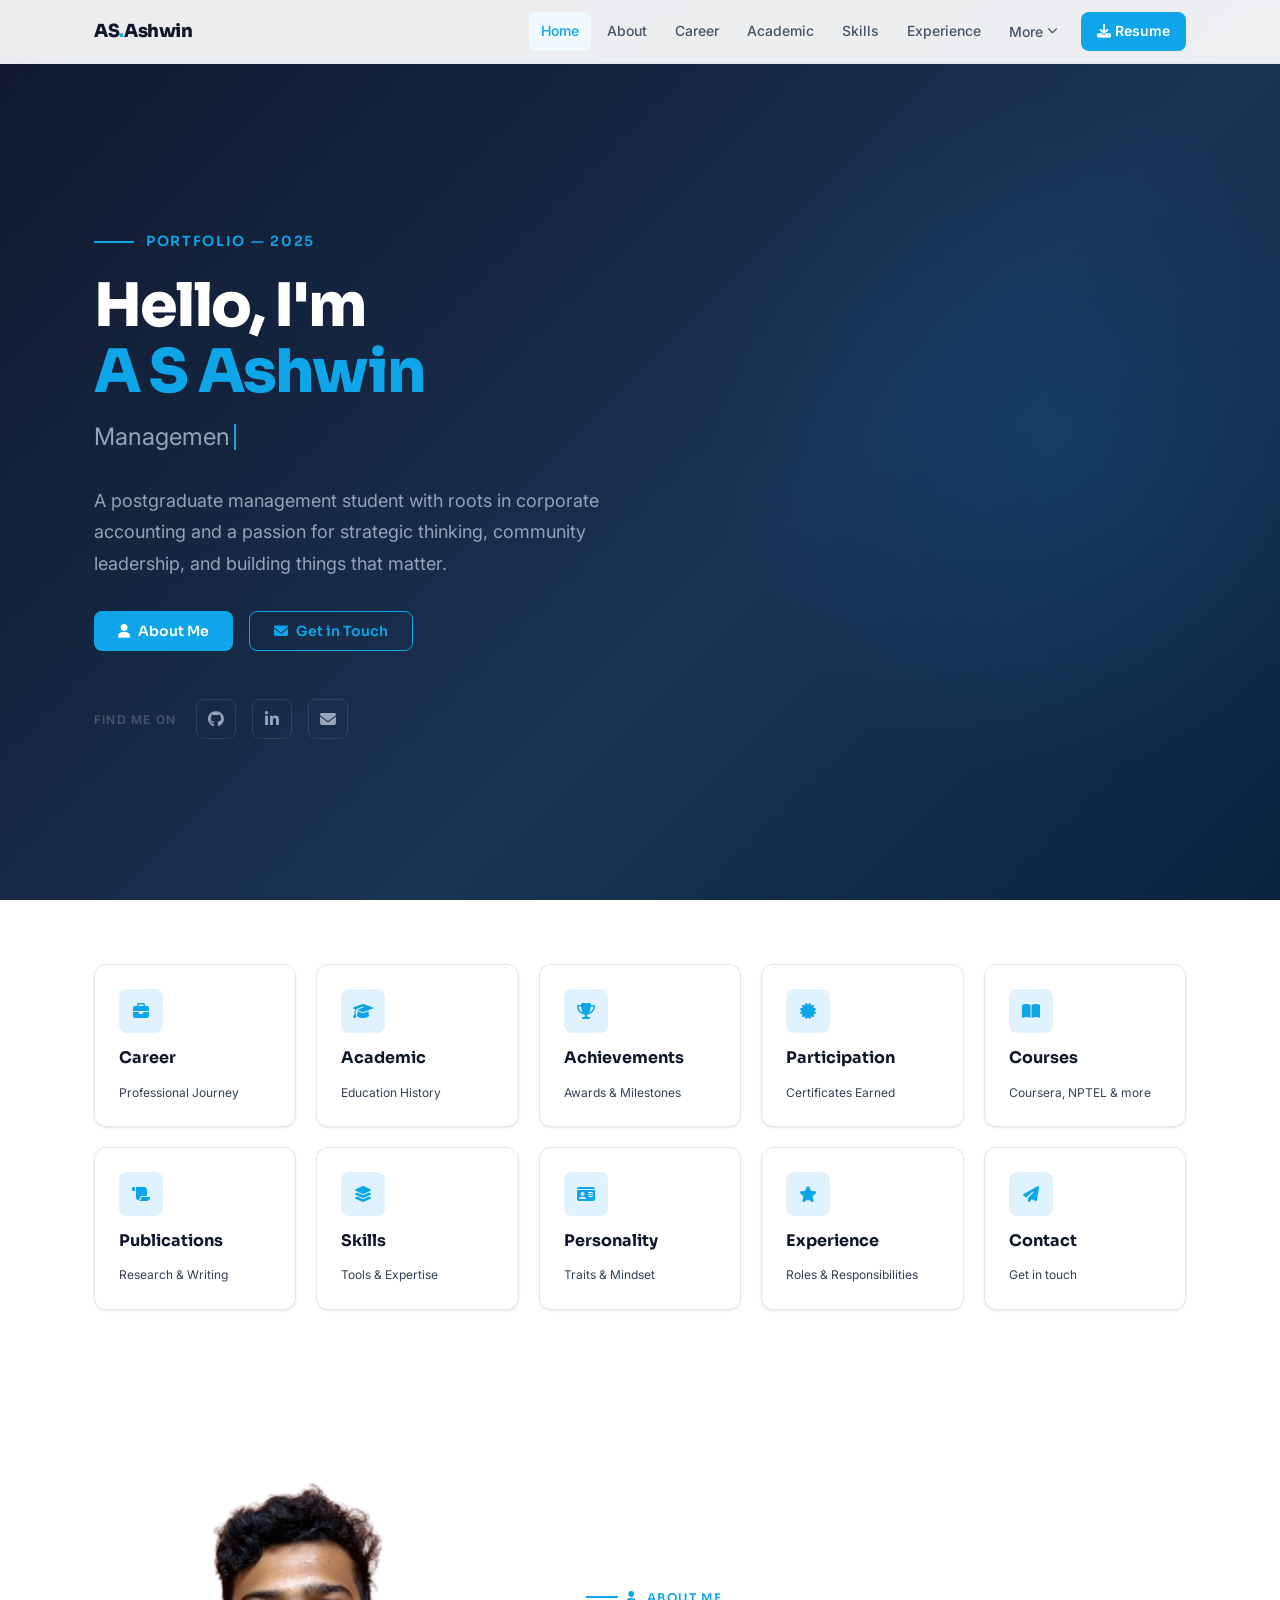
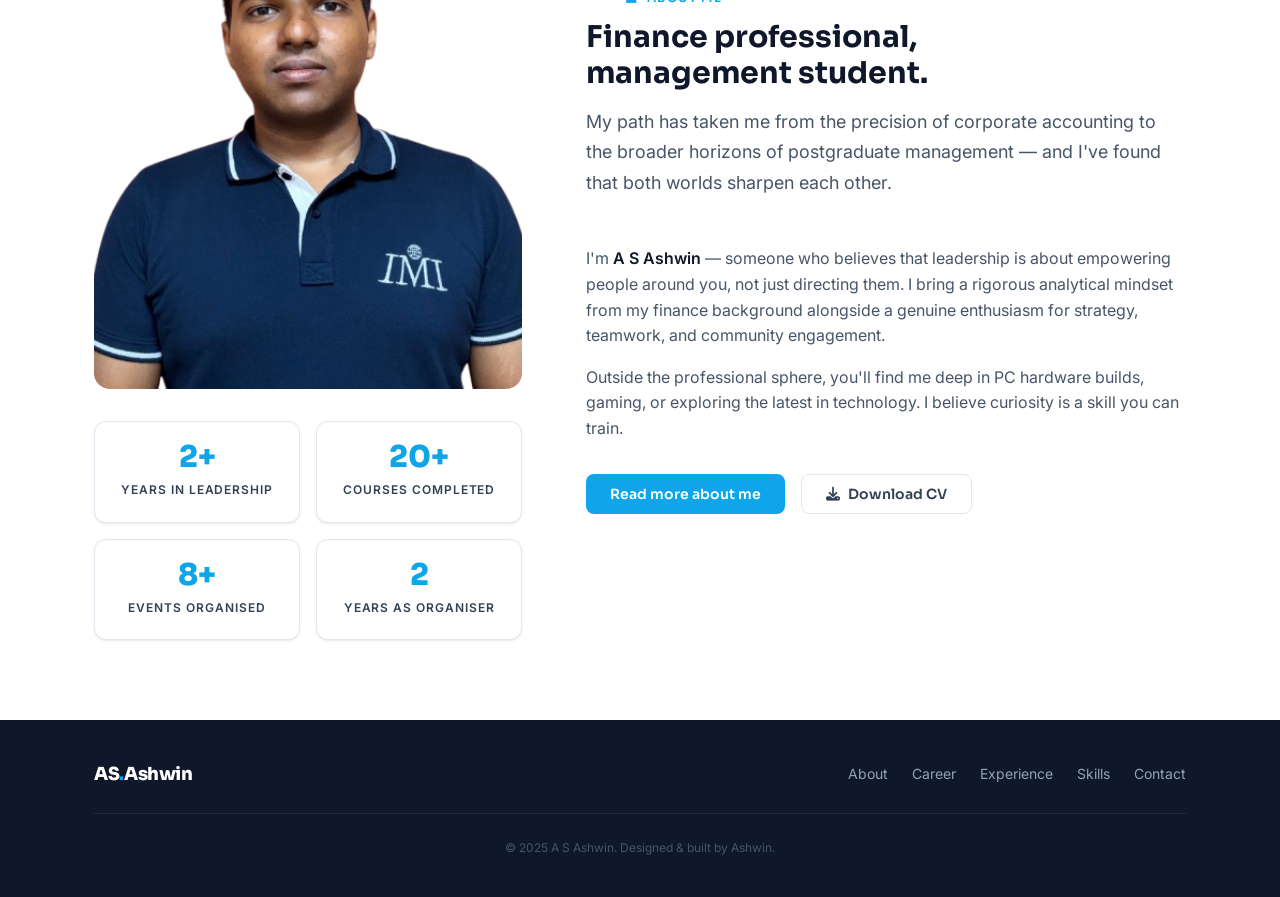
==== commit 1c4c33d9: "Update image source in index.html" ====
--- a/index.html
+++ b/index.html
@@ -429,7 +429,7 @@
         <div class="about-layout">
           <div class="about-aside reveal">
             <img
-  src="YOUR_PHOTO_FILENAME.jpg"
+  src="26PGDMBFS13_Section_F (1).png"
   alt="A S Ashwin"
   style="width:100%; aspect-ratio:4/5; object-fit:cover; object-position:center; border-radius: var(--radius-xl);"
 />
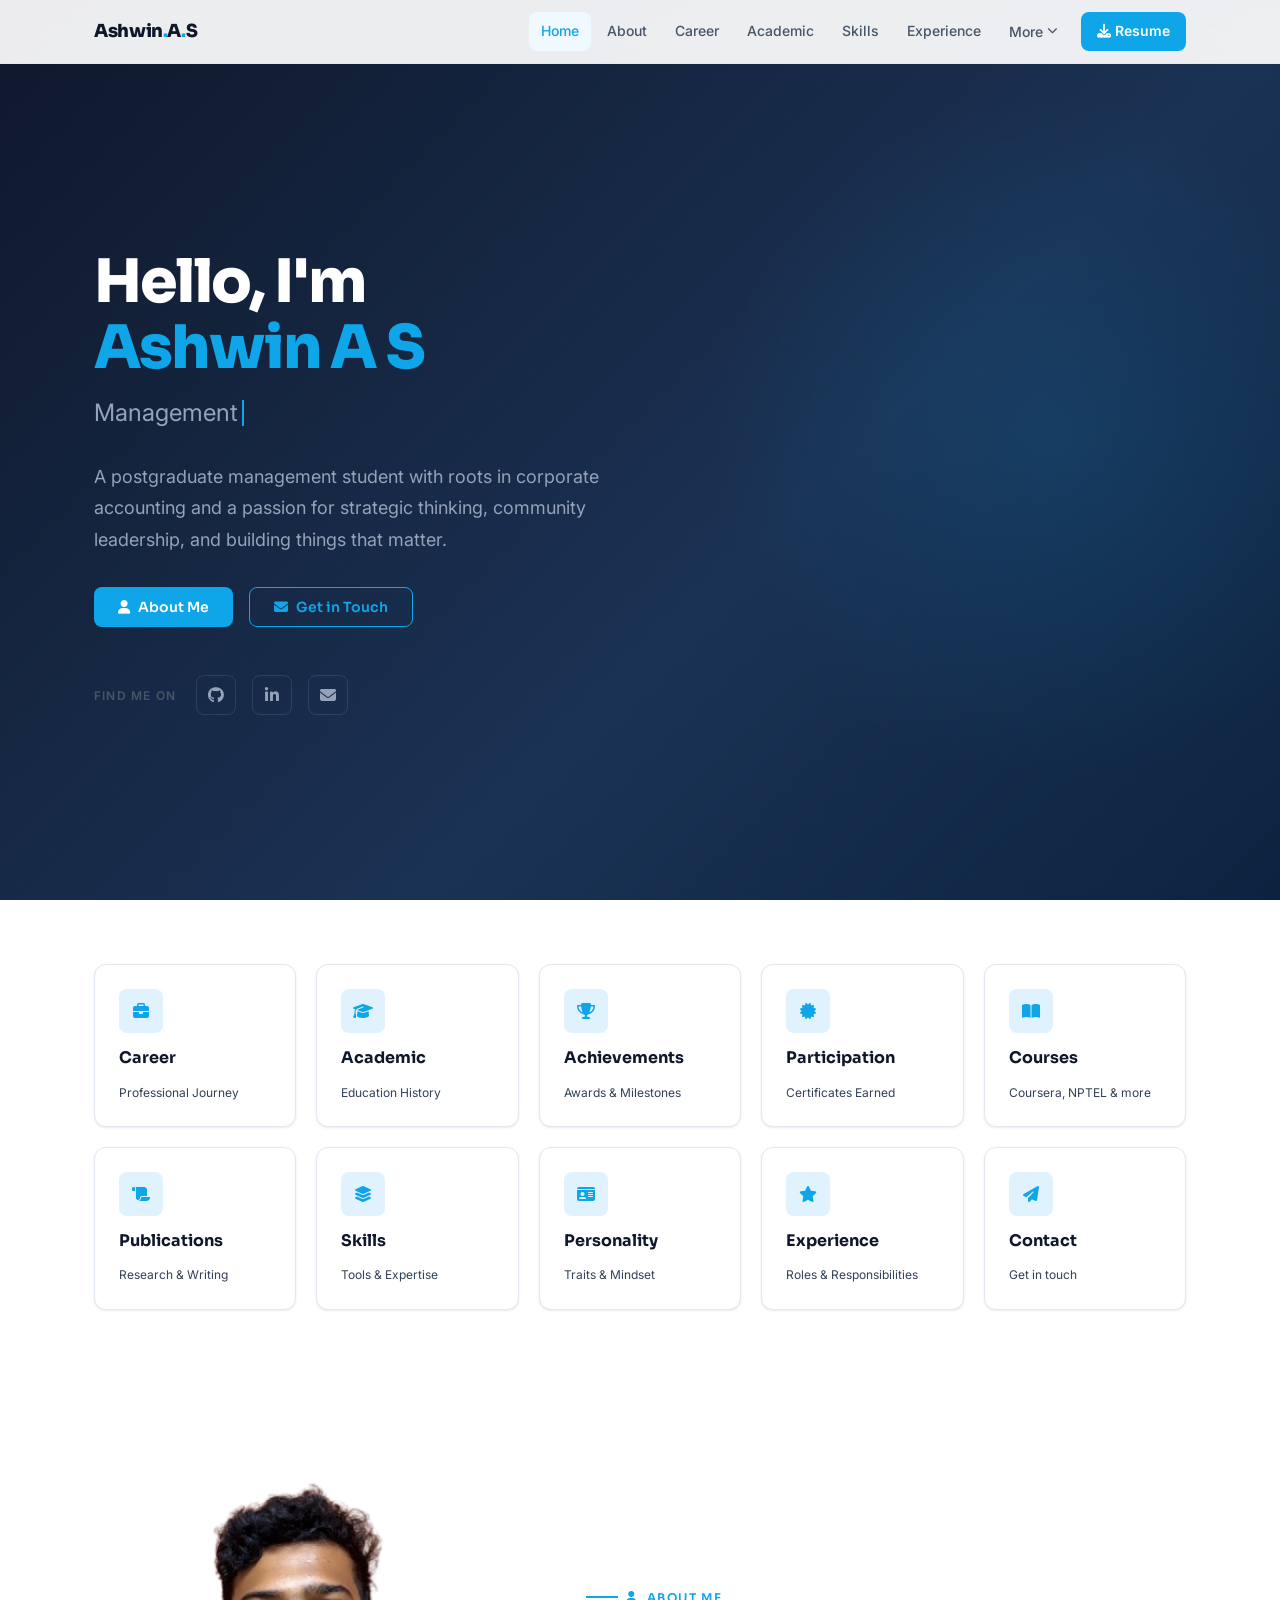
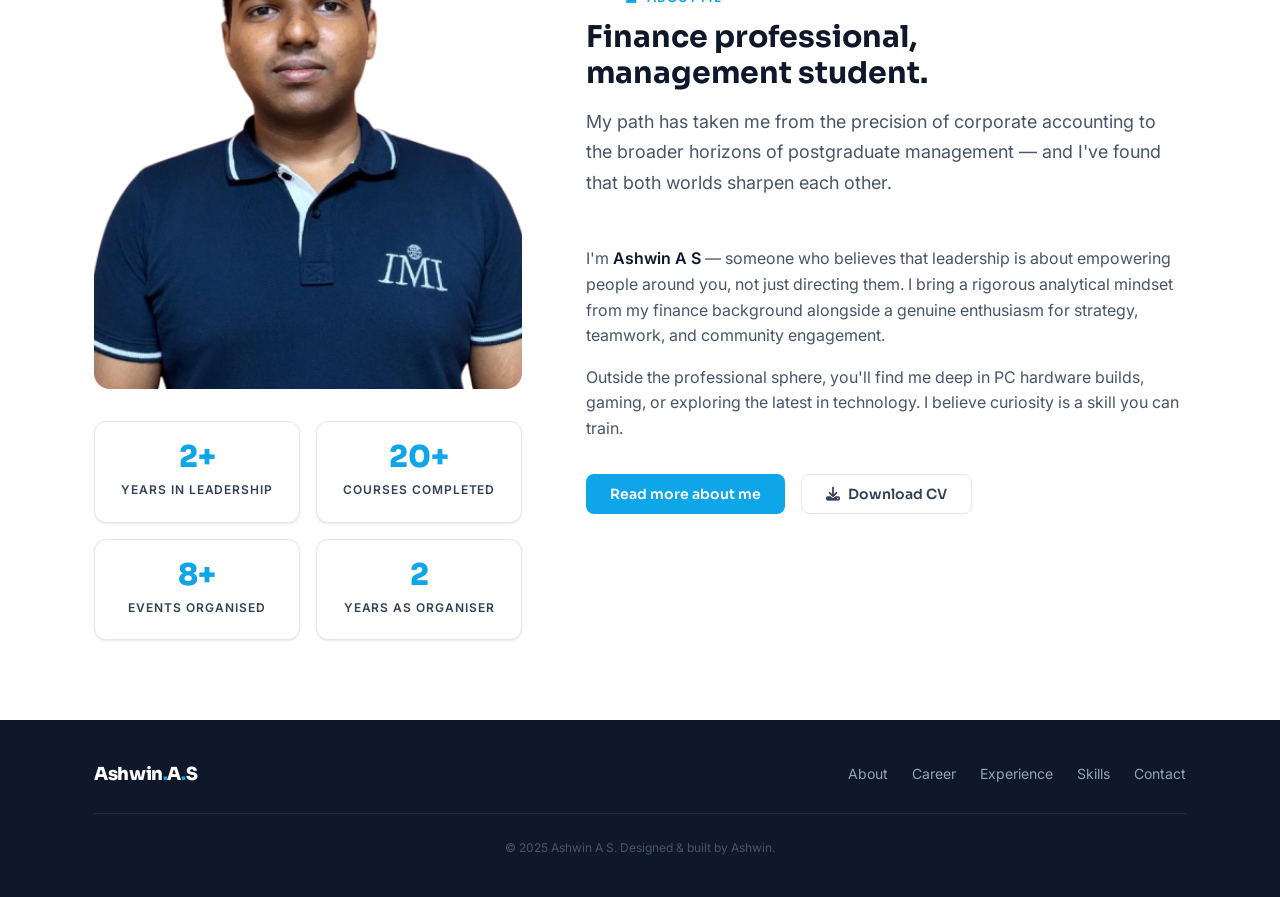
==== commit c6f6359a: "Update name formatting in index.html" ====
--- a/index.html
+++ b/index.html
@@ -3,9 +3,9 @@
 <head>
   <meta charset="UTF-8" />
   <meta name="viewport" content="width=device-width, initial-scale=1.0" />
-  <title>A S Ashwin | Portfolio</title>
-  <meta name="description" content="A S Ashwin — Management student, finance professional, and lifelong learner." />
-  <meta name="author" content="A S Ashwin" />
+  <title>Ashwin A S | Portfolio</title>
+  <meta name="description" content="Ashwin A S — Management student, finance professional, and lifelong learner." />
+  <meta name="author" content="Ashwin A S" />
   <link rel="icon" href="favicon.ico" type="image/x-icon" />
   <link rel="stylesheet" href="https://cdnjs.cloudflare.com/ajax/libs/font-awesome/6.5.1/css/all.min.css" />
   <link rel="stylesheet" href="css/styles.css" />
@@ -299,7 +299,7 @@
     <!-- ── NAVIGATION ── -->
     <nav class="navbar" role="navigation" aria-label="Main navigation">
     <div class="container">
-      <a href="index.html" class="nav-brand">AS<span>.</span>Ashwin</a>
+      <a href="index.html" class="nav-brand">Ashwin<span>.</span>A<span>.</span>S</a>
       <button class="nav-toggle" id="navToggle" aria-label="Toggle menu" aria-expanded="false">
         <i class="fas fa-bars"></i>
       </button>
@@ -332,8 +332,7 @@
   <main>
     <section class="hero" aria-label="Introduction">
       <div class="container hero-inner">
-        <p class="hero-eyebrow">Portfolio — 2025</p>
-        <h1>Hello, I'm<br><span>A S Ashwin</span></h1>
+        <h1>Hello, I'm<br><span>Ashwin A S</span></h1>
         <p class="hero-role" aria-live="polite">
           <span id="typewriter"></span><span class="cursor" aria-hidden="true"></span>
         </p>
@@ -430,7 +429,7 @@
           <div class="about-aside reveal">
             <img
   src="26PGDMBFS13_Section_F (1).png"
-  alt="A S Ashwin"
+  alt="Ashwin A S"
   style="width:100%; aspect-ratio:4/5; object-fit:cover; object-position:center; border-radius: var(--radius-xl);"
 />
             <div class="about-stats">
@@ -454,12 +453,12 @@
           </div>
           <div class="about-content reveal">
             <p class="section-label"><i class="fas fa-user" aria-hidden="true"></i> About Me</p>
-            <h2 class="section-heading">Finance professional,<br>management student.</h2>
-            <p class="section-subheading">
+            <h2 class="section-heading">Finance professional,<br>management student.</h2>    
+            <p class="section-subheading intro-quote">
               My path has taken me from the precision of corporate accounting to the broader horizons of postgraduate management — and I've found that both worlds sharpen each other.
             </p>
             <p>
-              I'm <strong>A S Ashwin</strong> — someone who believes that leadership is about empowering people around you, not just directing them. I bring a rigorous analytical mindset from my finance background alongside a genuine enthusiasm for strategy, teamwork, and community engagement.
+              I'm <strong>Ashwin A S</strong> — someone who believes that leadership is about empowering people around you, not just directing them. I bring a rigorous analytical mindset from my finance background alongside a genuine enthusiasm for strategy, teamwork, and community engagement.
             </p>
             <p>
               Outside the professional sphere, you'll find me deep in PC hardware builds, gaming, or exploring the latest in technology. I believe curiosity is a skill you can train.
@@ -480,7 +479,7 @@
     <footer class="footer" role="contentinfo">
     <div class="container">
       <div class="footer-inner">
-        <a href="index.html" class="footer-brand">AS<span>.</span>Ashwin</a>
+        <a href="index.html" class="footer-brand">Ashwin<span>.</span>A<span>.</span>S</a>
         <nav class="footer-links" aria-label="Footer navigation">
           <a href="about.html">About</a>
           <a href="career.html">Career</a>
@@ -489,7 +488,7 @@
           <a href="contact.html">Contact</a>
         </nav>
       </div>
-      <p class="footer-copy">&copy; 2025 A S Ashwin. Designed &amp; built by Ashwin.</p>
+      <p class="footer-copy">&copy; 2025 Ashwin A S. Designed &amp; built by Ashwin.</p>
     </div>
   </footer>
   <button class="scroll-top-btn" id="scrollTopBtn" aria-label="Back to top"><i class="fas fa-chevron-up"></i></button>
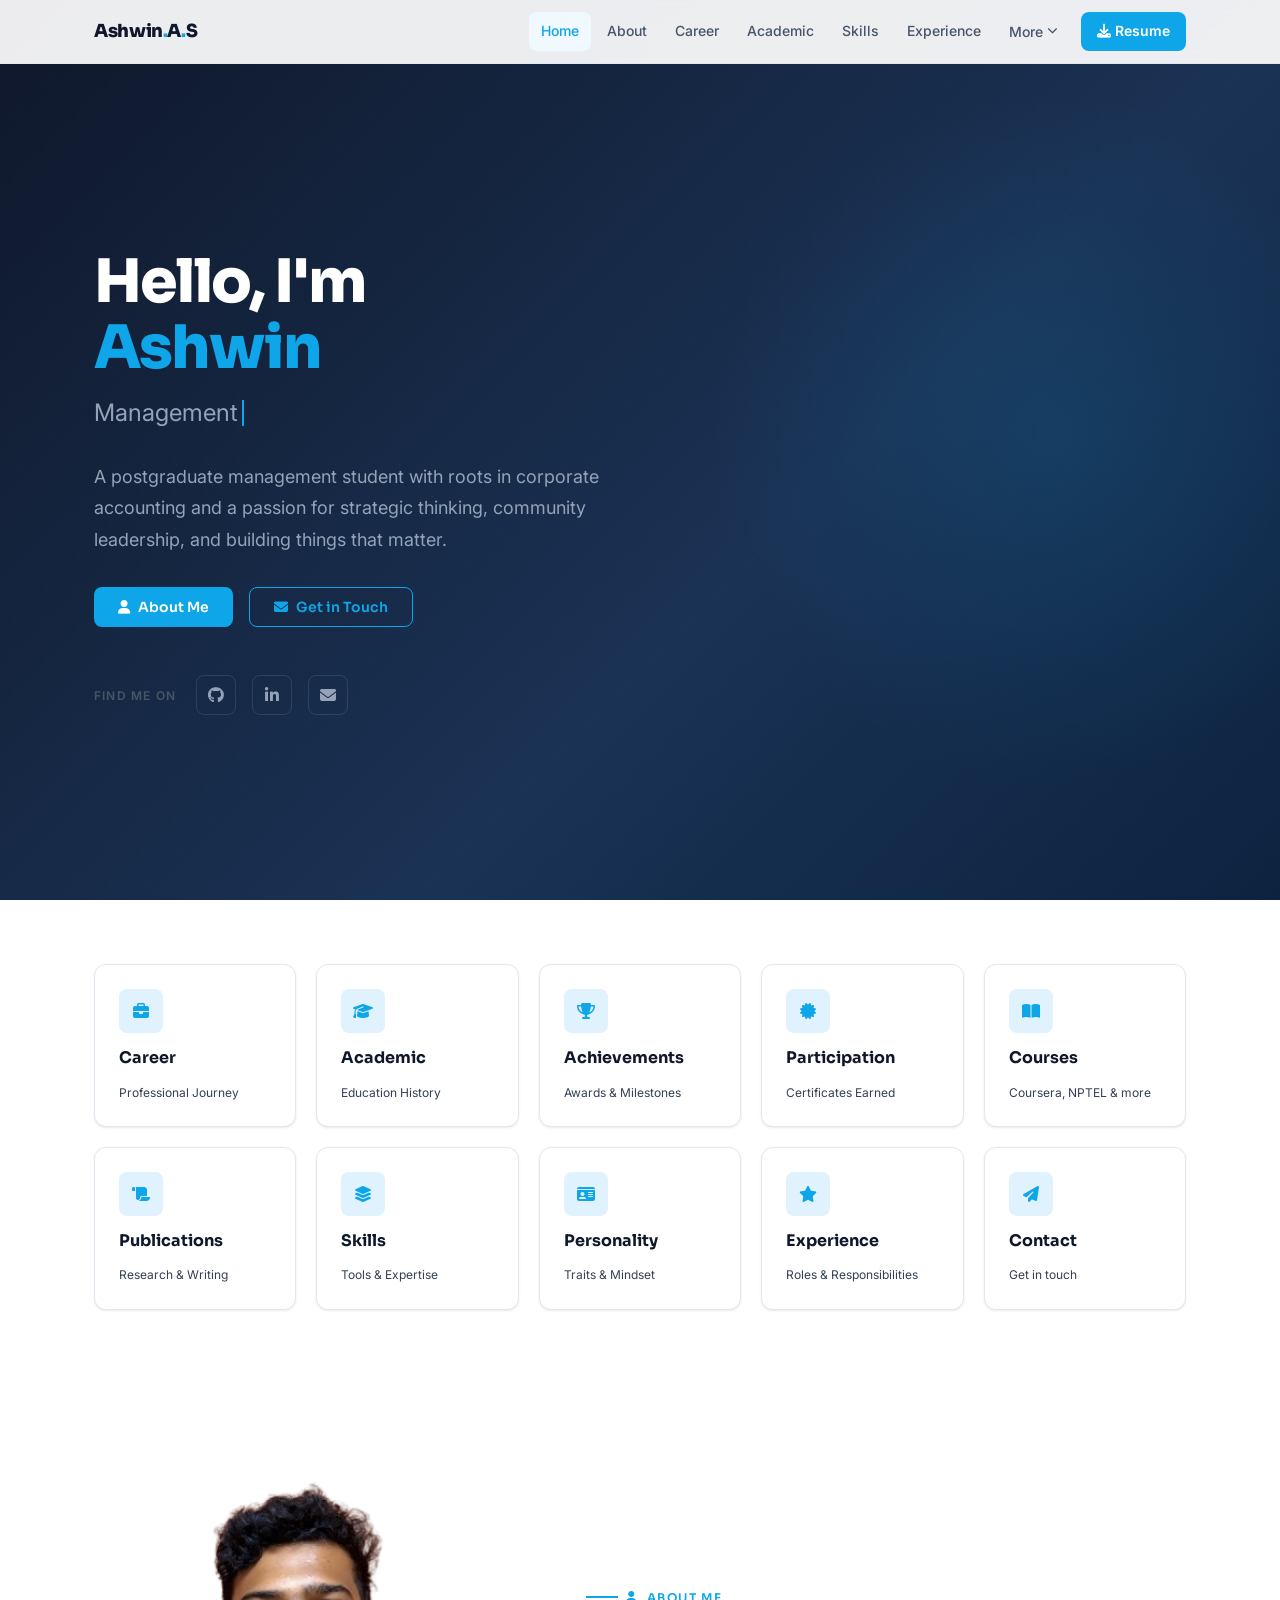
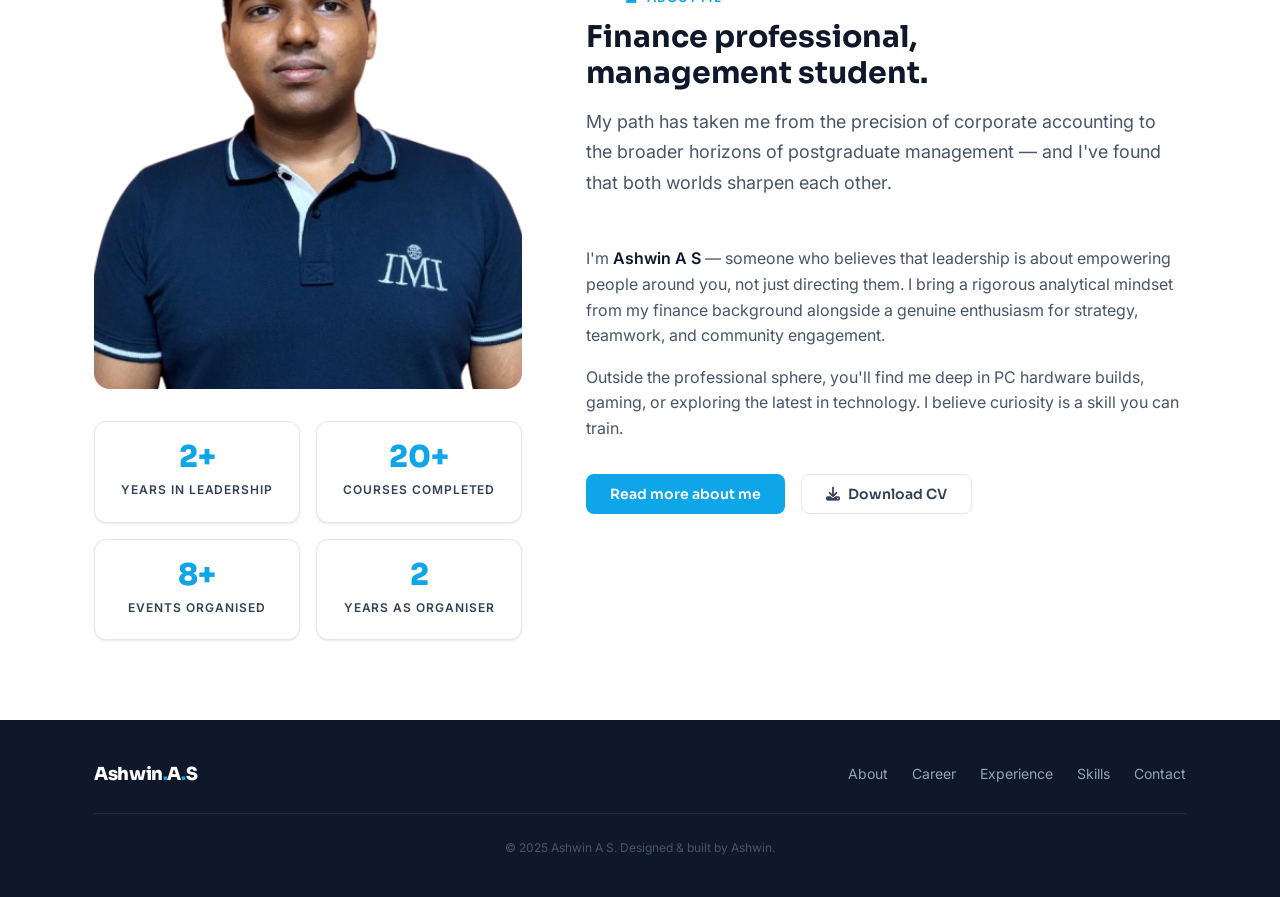
==== commit b3cda1a7: "Update hero section heading to remove last name" ====
--- a/index.html
+++ b/index.html
@@ -332,7 +332,7 @@
   <main>
     <section class="hero" aria-label="Introduction">
       <div class="container hero-inner">
-        <h1>Hello, I'm<br><span>Ashwin A S</span></h1>
+        <h1>Hello, I'm<br><span>Ashwin</span></h1>
         <p class="hero-role" aria-live="polite">
           <span id="typewriter"></span><span class="cursor" aria-hidden="true"></span>
         </p>
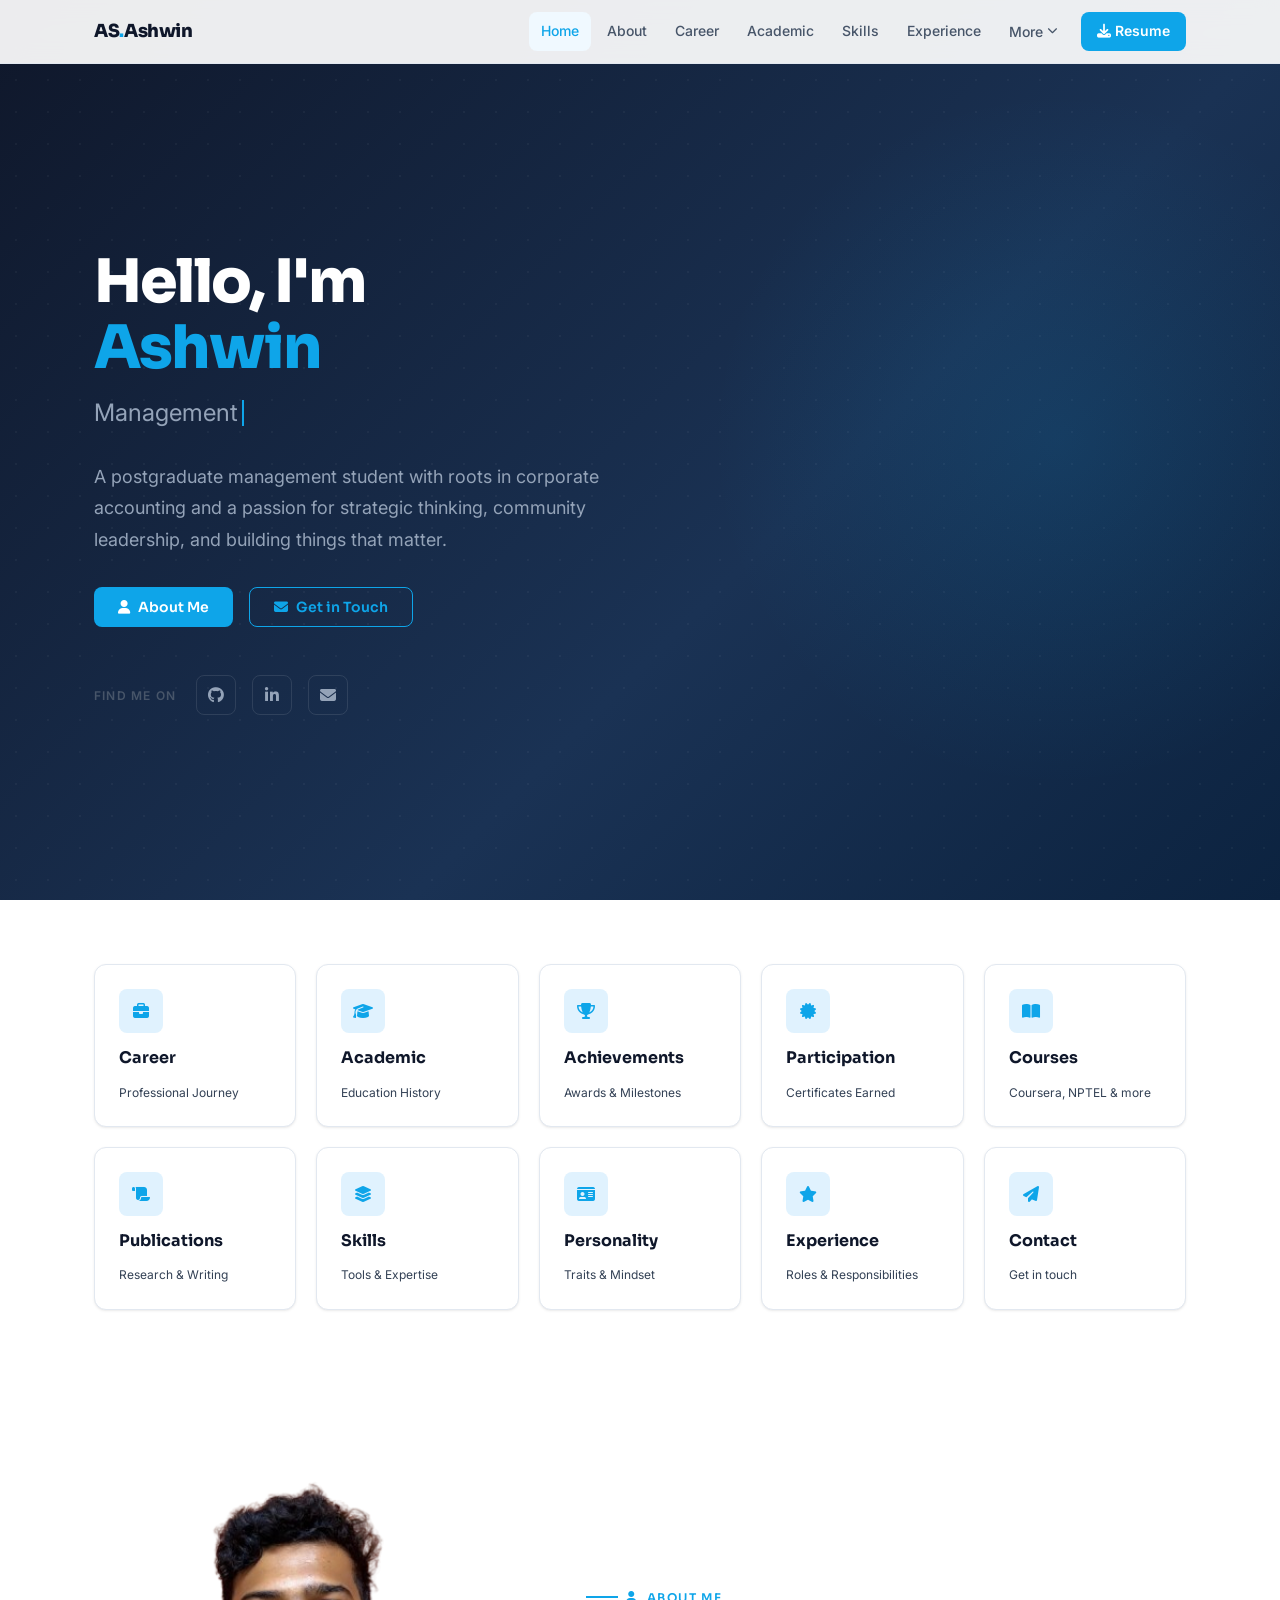
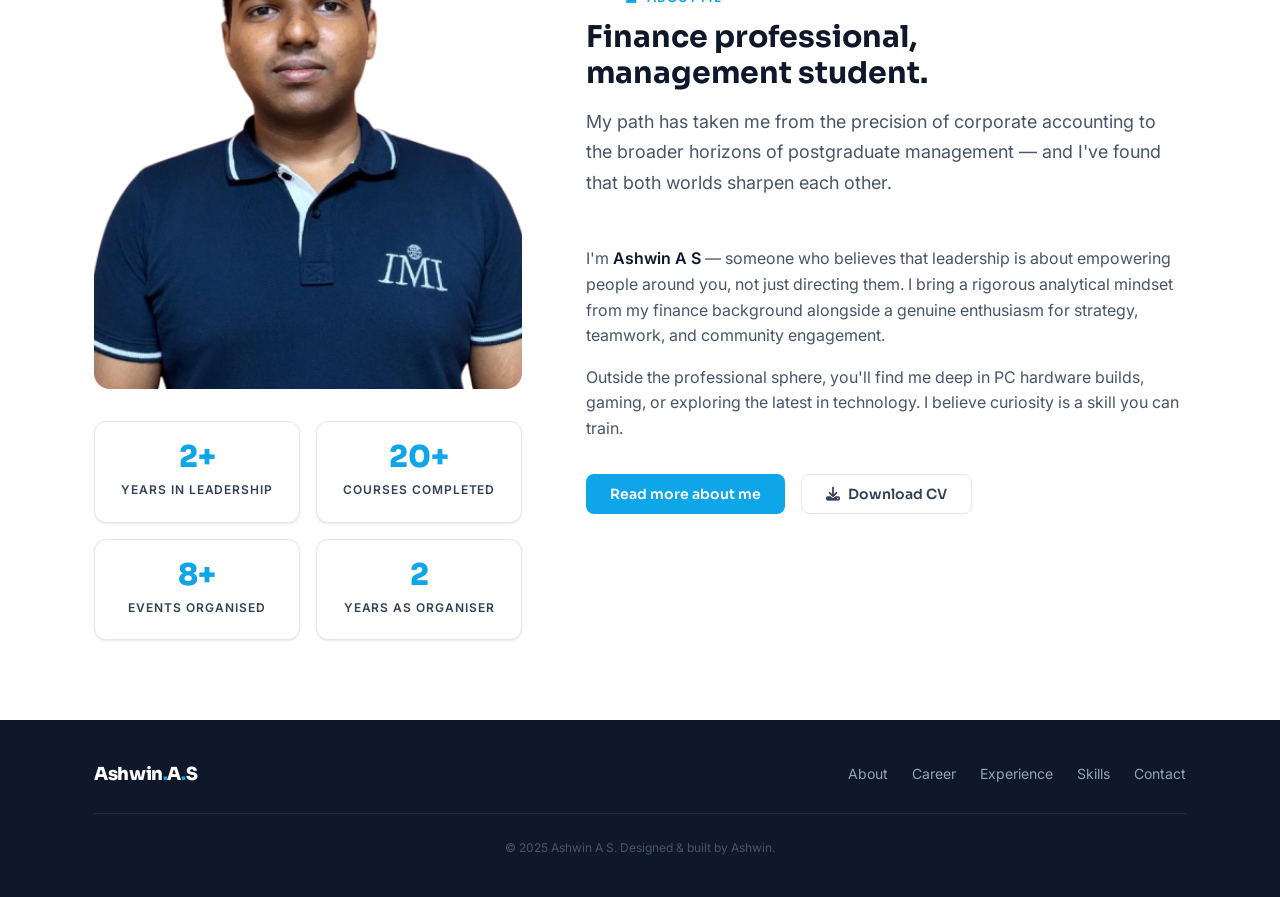
==== commit c3f85c3a: "Update index.html" ====
--- a/index.html
+++ b/index.html
@@ -299,7 +299,7 @@
     <!-- ── NAVIGATION ── -->
     <nav class="navbar" role="navigation" aria-label="Main navigation">
     <div class="container">
-      <a href="index.html" class="nav-brand">Ashwin<span>.</span>A<span>.</span>S</a>
+      <a href="index.html" class="nav-brand">AS<span>.</span>Ashwin</a>
       <button class="nav-toggle" id="navToggle" aria-label="Toggle menu" aria-expanded="false">
         <i class="fas fa-bars"></i>
       </button>
@@ -319,6 +319,7 @@
             <a href="participation.html" role="menuitem"><i class="fas fa-certificate"></i> Participation</a>
             <a href="courses.html" role="menuitem"><i class="fas fa-book-open"></i> Courses</a>
             <a href="publications.html" role="menuitem"><i class="fas fa-scroll"></i> Publications</a>
+            <a href="personality.html" role="menuitem"><i class="fas fa-brain"></i> Personality</a>
             <div class="nav-dropdown-divider"></div>
             <a href="contact.html" role="menuitem"><i class="fas fa-paper-plane"></i> Contact</a>
           </div>
